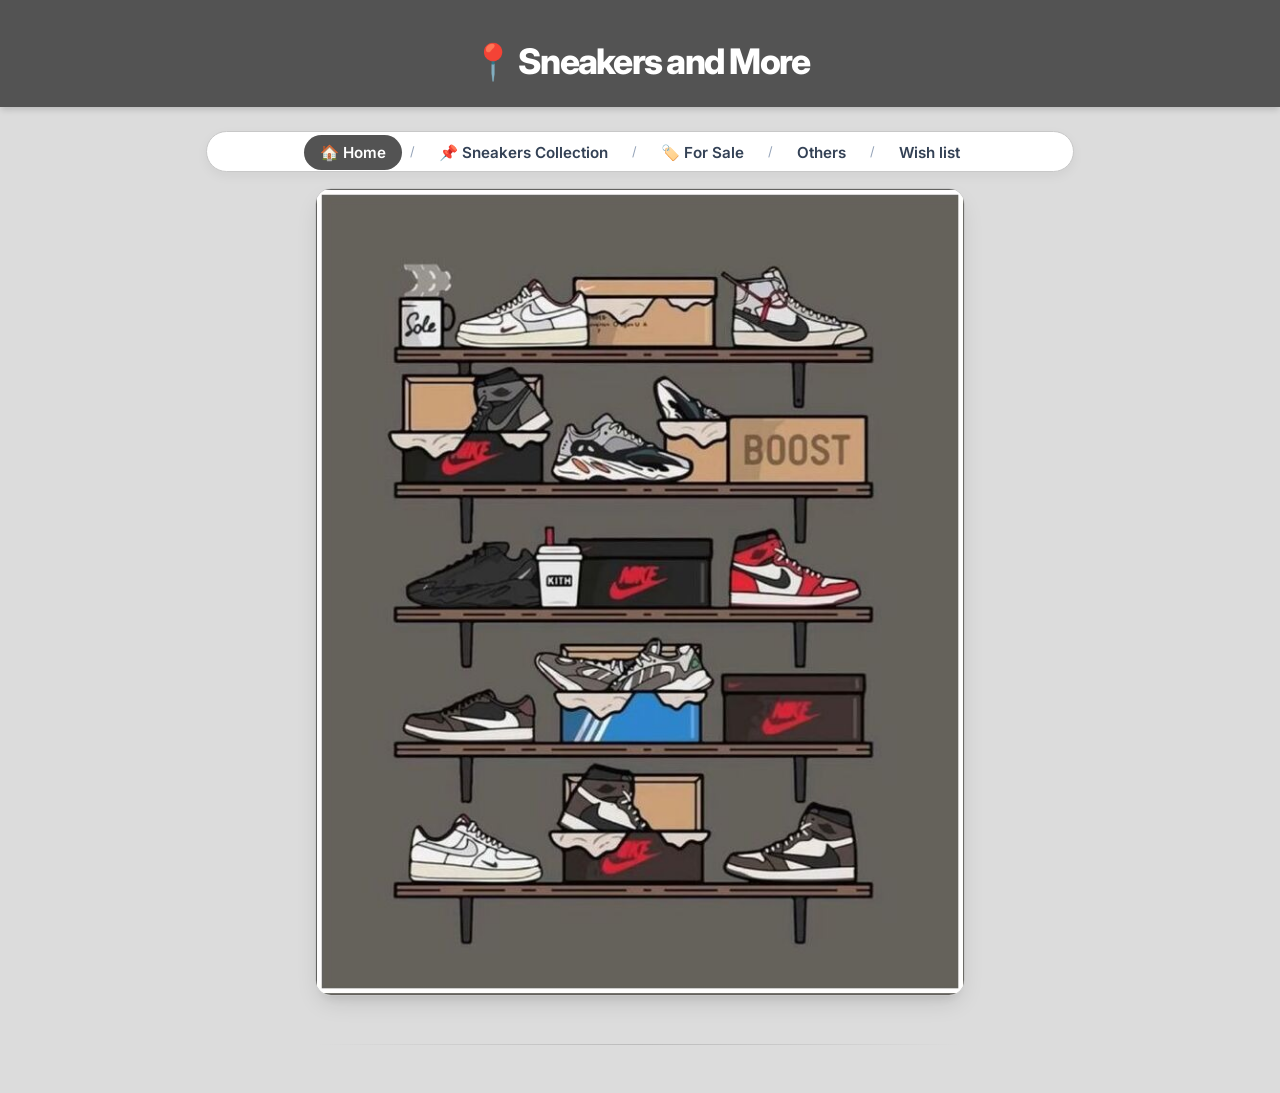
==== index.html @ d077e981 "Imagenes modificadas y index" ====
<!DOCTYPE html>
<html lang="es">
<head>
    <meta charset="UTF-8">
    <meta name="viewport" content="width=device-width, initial-scale=1.0">
    <title>Sneakers and More</title>
    <link rel="icon" href="Imagenes/favicon/favicon3.ico" type="image/png">
    
    <!-- Fuente moderna desde Google Fonts -->
    <link rel="preconnect" href="https://fonts.googleapis.com">
    <link rel="preconnect" href="https://fonts.gstatic.com" crossorigin>
    <link href="https://fonts.googleapis.com/css2?family=Inter:wght@300;400;600;800&display=swap" rel="stylesheet">

    <style>
        /* Estilos Generales / Reset */
        * {
            margin: 0;
            padding: 0;
            box-sizing: border-box;
        }

        /* Fondo general gris claro */
        body {
            font-family: 'Inter', system-ui, -apple-system, sans-serif;
            background-color: #dcdcdc; 
            color: #1e293b;
            min-height: 100vh;
            display: flex;
            flex-direction: column;
            align-items: center;
        }

        /* Encabezado y Título gris oscuro */
        header {
            width: 100%;
            background-color: #535353;
            padding: 2.5rem 1rem 1.5rem 1rem;
            text-align: center;
            box-shadow: 0 4px 6px -1px rgba(0, 0, 0, 0.15);
        }

        h1 {
            font-size: 2.2rem;
            font-weight: 800;
            letter-spacing: -0.05em;
            color: #ffffff;
        }

        /* Menú de Navegación */
        nav {
            width: 100%;
            max-width: 900px;
            margin: 1.5rem 0 1rem 0;
            padding: 0 1rem;
        }

        .menu {
            display: flex;
            justify-content: center;
            align-items: center;
            gap: 0.5rem;
            flex-wrap: wrap;
            list-style: none;
            background: #ffffff;
            padding: 0.6rem 1.2rem;
            border-radius: 9999px;
            border: 1px solid #c8c8c8;
            box-shadow: 0 4px 12px rgba(0, 0, 0, 0.05);
        }

        .menu a {
            color: #334155;
            text-decoration: none;
            font-weight: 600;
            font-size: 0.95rem;
            padding: 0.5rem 1rem;
            border-radius: 9999px;
            transition: all 0.2s ease;
        }

        .menu a:hover, .menu a.active {
            color: #ffffff;
            background-color: #535353;
        }

        .separator {
            color: #94a3b8;
            font-size: 0.8rem;
            user-select: none;
        }

        /* Contenedor Principal e Imagen */
        main {
            width: 100%;
            max-width: 800px;
            padding: 0 1rem 3rem 1rem;
            display: flex;
            flex-direction: column;
            align-items: center;
        }

        .hero-image-container {
            width: 100%;
            max-width: 650px;
            border-radius: 16px;
            overflow: hidden;
            background-color: #ffffff;
            box-shadow: 0 10px 25px -5px rgba(0, 0, 0, 0.12), 0 8px 10px -6px rgba(0, 0, 0, 0.08);
            border: 1px solid #c8c8c8;
            transition: transform 0.3s ease, box-shadow 0.3s ease;
        }

        .hero-image-container:hover {
            transform: translateY(-4px);
            box-shadow: 0 20px 30px -10px rgba(0, 0, 0, 0.18);
        }

        .hero-image-container img {
            width: 100%;
            height: auto;
            display: block;
            object-fit: cover;
        }

        .divider {
            width: 100%;
            max-width: 650px;
            height: 1px;
            background: linear-gradient(90deg, transparent, rgba(0, 0, 0, 0.15), transparent);
            margin-top: 3rem;
        }

        /* Adaptación a móviles (idéntica a las demás hojas) */
        @media (max-width: 640px) {
            h1 {
                font-size: 1.8rem;
            }

            .menu {
                border-radius: 16px;
                flex-direction: column;
                gap: 0.25rem;
                padding: 0.75rem;
            }

            .separator {
                display: none;
            }

            .menu li {
                width: 100%;
            }

            .menu a {
                width: 100%;
                display: block;
                text-align: center;
            }
        }
    </style>
</head>

<body>

    <!-- Encabezado -->
    <header>
        <h1>📍 Sneakers and More</h1>
    </header>

    <!-- Navegación corregida con etiquetas <li> idénticas a las demás hojas -->
    <nav>
        <ul class="menu">
            <li><a href="index.html" class="active">🏠 Home</a></li>
            <li class="separator">/</li>
            <li><a href="Store.html">📌 Sneakers Collection</a></li>
            <li class="separator">/</li>
            <li><a href="Sold.html">🏷️ For Sale</a></li>
            <li class="separator">/</li>
            <li><a href="Others.html">Others</a></li>
            <li class="separator">/</li>
            <li><a href="website_homepage.htm">Wish list</a></li>
        </ul>
    </nav>

    <!-- Contenido Principal -->
    <main>
        <div class="hero-image-container">
            <img src="Imagenes/Background/sns.jpg" alt="Sneakers Collection Logo">
        </div>
        <div class="divider"></div>
    </main>

</body>
</html>
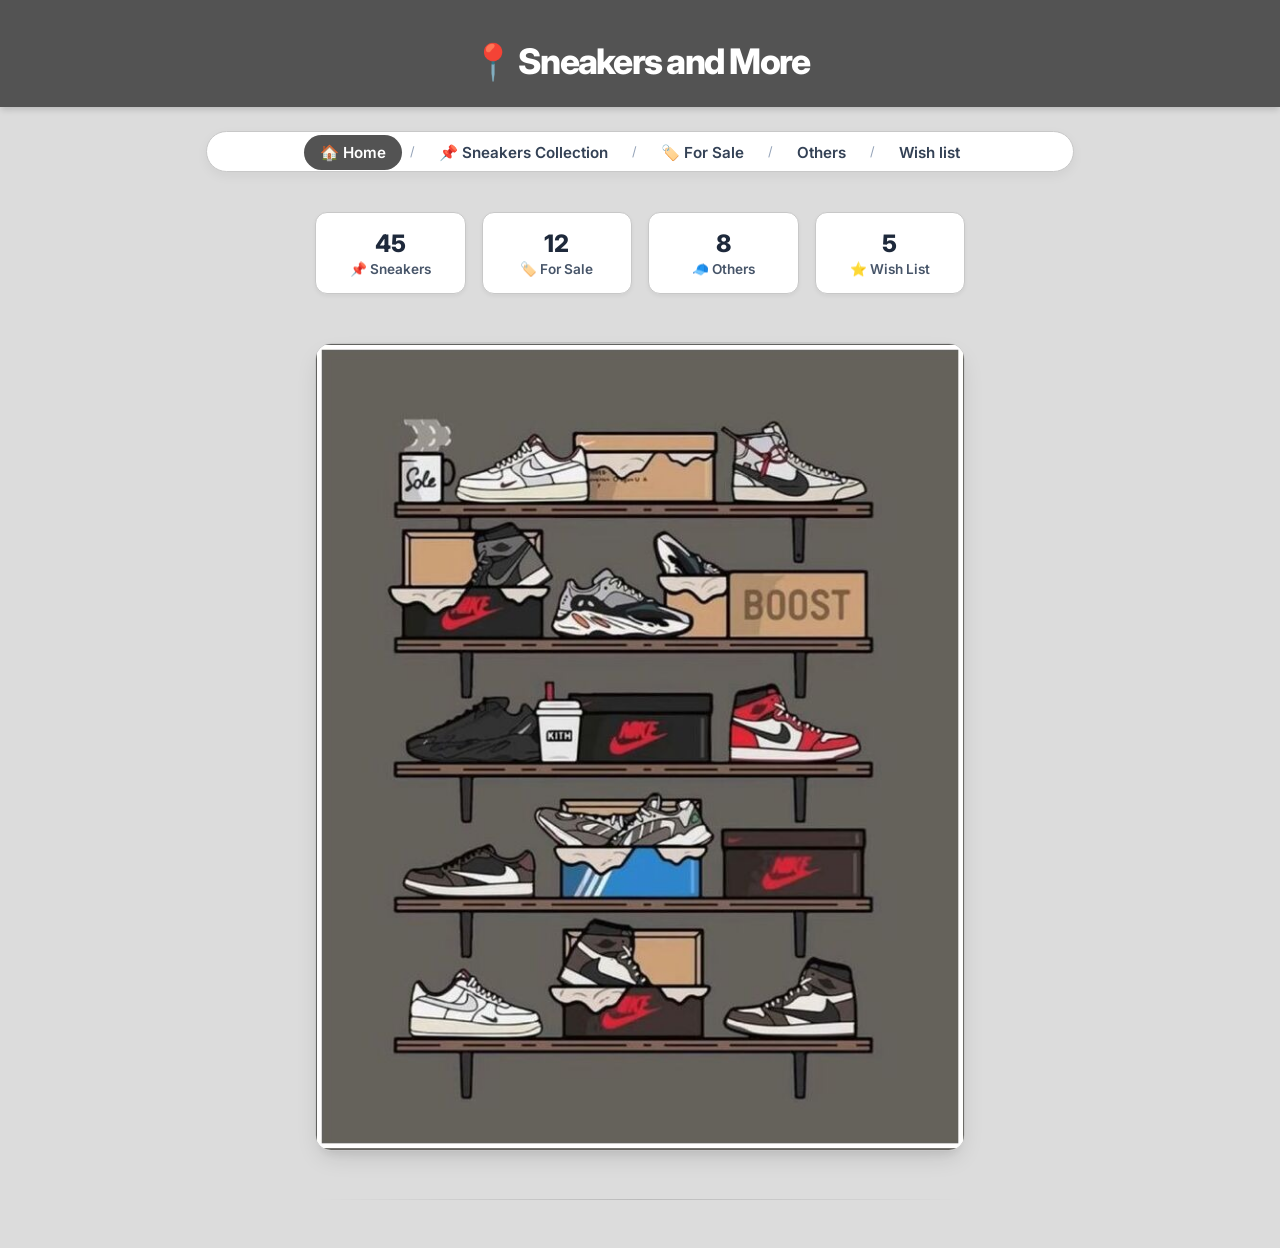
==== commit c6452108: "New sneakers and design" ====
--- a/index.html
+++ b/index.html
@@ -157,6 +157,47 @@
                 text-align: center;
             }
         }
+        /* Estilos para las tarjetas de resumen (Dashboard Stats) */
+        .stats-container {
+            width: 100%;
+            max-width: 650px;
+            display: grid;
+            grid-template-columns: repeat(auto-fit, minmax(140px, 1fr));
+            gap: 1rem;
+            margin-top: 1.5rem;
+        }
+
+        .stat-card {
+            background-color: #ffffff;
+            border: 1px solid #c8c8c8;
+            border-radius: 12px;
+            padding: 1rem;
+            text-align: center;
+            box-shadow: 0 2px 4px rgba(0, 0, 0, 0.05);
+            transition: transform 0.2s ease, box-shadow 0.2s ease;
+            text-decoration: none;
+            color: inherit;
+            display: block;
+        }
+
+        .stat-card:hover {
+            transform: translateY(-3px);
+            box-shadow: 0 6px 12px rgba(0, 0, 0, 0.1);
+            border-color: #535353;
+        }
+
+        .stat-number {
+            font-size: 1.5rem;
+            font-weight: 800;
+            color: #1e293b;
+            margin-bottom: 0.2rem;
+        }
+
+        .stat-label {
+            font-size: 0.85rem;
+            font-weight: 600;
+            color: #475569;
+        }
     </style>
 </head>
 
@@ -184,6 +225,26 @@
 
     <!-- Contenido Principal -->
     <main>
+        <!-- Tarjetas Resumen / Estadísticas -->
+        <div class="stats-container">
+            <a href="Store.html" class="stat-card">
+                <div class="stat-number">45</div>
+                <div class="stat-label">📌 Sneakers</div>
+            </a>
+            <a href="Sold.html" class="stat-card">
+                <div class="stat-number">12</div>
+                <div class="stat-label">🏷️ For Sale</div>
+            </a>
+            <a href="Others.html" class="stat-card">
+                <div class="stat-number">8</div>
+                <div class="stat-label">🧢 Others</div>
+            </a>
+            <a href="website_homepage.htm" class="stat-card">
+                <div class="stat-number">5</div>
+                <div class="stat-label">⭐ Wish List</div>
+            </a>
+        </div>
+        <div class="divider"></div>        
         <div class="hero-image-container">
             <img src="Imagenes/Background/sns.jpg" alt="Sneakers Collection Logo">
         </div>
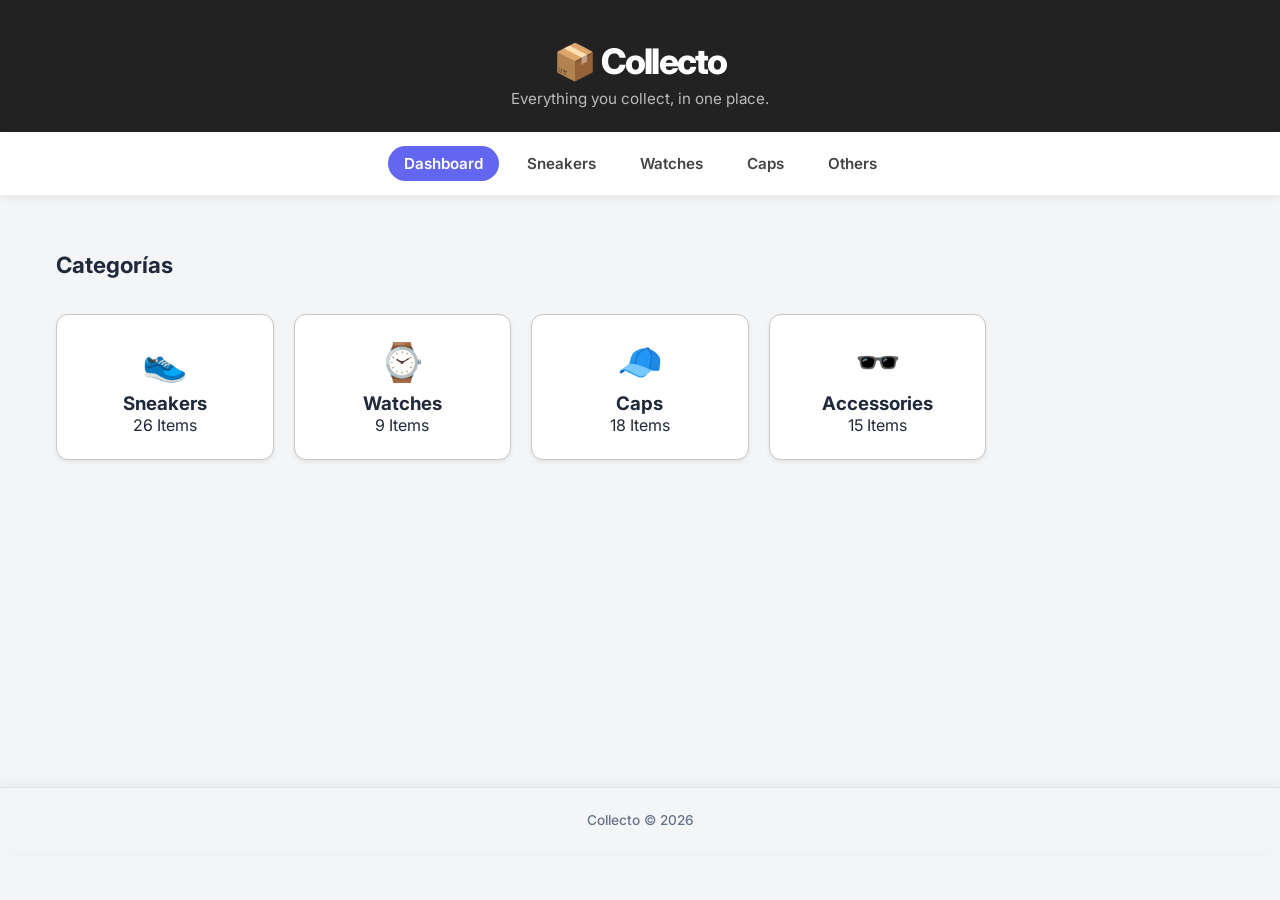
==== commit 997d9b9b: "diseno y pagina relojes" ====
--- a/index.html
+++ b/index.html
@@ -3,253 +3,68 @@
 <head>
     <meta charset="UTF-8">
     <meta name="viewport" content="width=device-width, initial-scale=1.0">
-    <title>Sneakers and More</title>
-    <link rel="icon" href="Imagenes/favicon/favicon3.ico" type="image/png">
+    <title>Collecto - Dashboard</title>
+
+    <!-- Fuentes de Google Fonts -->
+    <link href="https://fonts.googleapis.com/css2?family=Inter:wght@300;400;600;800&display=swap" rel="stylesheet">
     
-    <!-- Fuente moderna desde Google Fonts -->
-    <link rel="preconnect" href="https://fonts.googleapis.com">
-    <link rel="preconnect" href="https://fonts.gstatic.com" crossorigin>
-    <link href="https://fonts.googleapis.com/css2?family=Inter:wght@300;400;600;800&display=swap" rel="stylesheet">
-
-    <style>
-        /* Estilos Generales / Reset */
-        * {
-            margin: 0;
-            padding: 0;
-            box-sizing: border-box;
-        }
-
-        /* Fondo general gris claro */
-        body {
-            font-family: 'Inter', system-ui, -apple-system, sans-serif;
-            background-color: #dcdcdc; 
-            color: #1e293b;
-            min-height: 100vh;
-            display: flex;
-            flex-direction: column;
-            align-items: center;
-        }
-
-        /* Encabezado y Título gris oscuro */
-        header {
-            width: 100%;
-            background-color: #535353;
-            padding: 2.5rem 1rem 1.5rem 1rem;
-            text-align: center;
-            box-shadow: 0 4px 6px -1px rgba(0, 0, 0, 0.15);
-        }
-
-        h1 {
-            font-size: 2.2rem;
-            font-weight: 800;
-            letter-spacing: -0.05em;
-            color: #ffffff;
-        }
-
-        /* Menú de Navegación */
-        nav {
-            width: 100%;
-            max-width: 900px;
-            margin: 1.5rem 0 1rem 0;
-            padding: 0 1rem;
-        }
-
-        .menu {
-            display: flex;
-            justify-content: center;
-            align-items: center;
-            gap: 0.5rem;
-            flex-wrap: wrap;
-            list-style: none;
-            background: #ffffff;
-            padding: 0.6rem 1.2rem;
-            border-radius: 9999px;
-            border: 1px solid #c8c8c8;
-            box-shadow: 0 4px 12px rgba(0, 0, 0, 0.05);
-        }
-
-        .menu a {
-            color: #334155;
-            text-decoration: none;
-            font-weight: 600;
-            font-size: 0.95rem;
-            padding: 0.5rem 1rem;
-            border-radius: 9999px;
-            transition: all 0.2s ease;
-        }
-
-        .menu a:hover, .menu a.active {
-            color: #ffffff;
-            background-color: #535353;
-        }
-
-        .separator {
-            color: #94a3b8;
-            font-size: 0.8rem;
-            user-select: none;
-        }
-
-        /* Contenedor Principal e Imagen */
-        main {
-            width: 100%;
-            max-width: 800px;
-            padding: 0 1rem 3rem 1rem;
-            display: flex;
-            flex-direction: column;
-            align-items: center;
-        }
-
-        .hero-image-container {
-            width: 100%;
-            max-width: 650px;
-            border-radius: 16px;
-            overflow: hidden;
-            background-color: #ffffff;
-            box-shadow: 0 10px 25px -5px rgba(0, 0, 0, 0.12), 0 8px 10px -6px rgba(0, 0, 0, 0.08);
-            border: 1px solid #c8c8c8;
-            transition: transform 0.3s ease, box-shadow 0.3s ease;
-        }
-
-        .hero-image-container:hover {
-            transform: translateY(-4px);
-            box-shadow: 0 20px 30px -10px rgba(0, 0, 0, 0.18);
-        }
-
-        .hero-image-container img {
-            width: 100%;
-            height: auto;
-            display: block;
-            object-fit: cover;
-        }
-
-        .divider {
-            width: 100%;
-            max-width: 650px;
-            height: 1px;
-            background: linear-gradient(90deg, transparent, rgba(0, 0, 0, 0.15), transparent);
-            margin-top: 3rem;
-        }
-
-        /* Adaptación a móviles (idéntica a las demás hojas) */
-        @media (max-width: 640px) {
-            h1 {
-                font-size: 1.8rem;
-            }
-
-            .menu {
-                border-radius: 16px;
-                flex-direction: column;
-                gap: 0.25rem;
-                padding: 0.75rem;
-            }
-
-            .separator {
-                display: none;
-            }
-
-            .menu li {
-                width: 100%;
-            }
-
-            .menu a {
-                width: 100%;
-                display: block;
-                text-align: center;
-            }
-        }
-        /* Estilos para las tarjetas de resumen (Dashboard Stats) */
-        .stats-container {
-            width: 100%;
-            max-width: 650px;
-            display: grid;
-            grid-template-columns: repeat(auto-fit, minmax(140px, 1fr));
-            gap: 1rem;
-            margin-top: 1.5rem;
-        }
-
-        .stat-card {
-            background-color: #ffffff;
-            border: 1px solid #c8c8c8;
-            border-radius: 12px;
-            padding: 1rem;
-            text-align: center;
-            box-shadow: 0 2px 4px rgba(0, 0, 0, 0.05);
-            transition: transform 0.2s ease, box-shadow 0.2s ease;
-            text-decoration: none;
-            color: inherit;
-            display: block;
-        }
-
-        .stat-card:hover {
-            transform: translateY(-3px);
-            box-shadow: 0 6px 12px rgba(0, 0, 0, 0.1);
-            border-color: #535353;
-        }
-
-        .stat-number {
-            font-size: 1.5rem;
-            font-weight: 800;
-            color: #1e293b;
-            margin-bottom: 0.2rem;
-        }
-
-        .stat-label {
-            font-size: 0.85rem;
-            font-weight: 600;
-            color: #475569;
-        }
-    </style>
+    <!-- Hoja de estilos centralizada -->
+    <link rel="stylesheet" href="static\style.css">
 </head>
-
 <body>
 
-    <!-- Encabezado -->
+    <!-- Encabezado Base -->
     <header>
-        <h1>📍 Sneakers and More</h1>
+        <h1>📦 Collecto</h1>
+        <p>Everything you collect, in one place.</p>
     </header>
 
-    <!-- Navegación corregida con etiquetas <li> idénticas a las demás hojas -->
+    <!-- Menú de Navegación Base -->
     <nav>
-        <ul class="menu">
-            <li><a href="index.html" class="active">🏠 Home</a></li>
-            <li class="separator">/</li>
-            <li><a href="Store.html">📌 Sneakers Collection</a></li>
-            <li class="separator">/</li>
-            <li><a href="Sold.html">🏷️ For Sale</a></li>
-            <li class="separator">/</li>
-            <li><a href="Others.html">Others</a></li>
-            <li class="separator">/</li>
-            <li><a href="website_homepage.htm">Wish list</a></li>
-        </ul>
+        <a href="index.html" class="active">Dashboard</a>
+        <a href="templates/sneakers.html">Sneakers</a>
+        <a href="templates/watches.html">Watches</a>
+        <a href="Others.html">Caps</a>
+        <a href="#">Others</a>
     </nav>
 
-    <!-- Contenido Principal -->
-    <main>
-        <!-- Tarjetas Resumen / Estadísticas -->
-        <div class="stats-container">
-            <a href="Store.html" class="stat-card">
-                <div class="stat-number">45</div>
-                <div class="stat-label">📌 Sneakers</div>
-            </a>
-            <a href="Sold.html" class="stat-card">
-                <div class="stat-number">12</div>
-                <div class="stat-label">🏷️ For Sale</div>
-            </a>
-            <a href="Others.html" class="stat-card">
-                <div class="stat-number">8</div>
-                <div class="stat-label">🧢 Others</div>
-            </a>
-            <a href="website_homepage.htm" class="stat-card">
-                <div class="stat-number">5</div>
-                <div class="stat-label">⭐ Wish List</div>
-            </a>
+    <!-- Contenido Principal de esta página -->
+    <div class="container">
+        <div class="stats"></div>
+
+        <div class="section">
+            <h2>Categorías</h2><br>
+
+            <div class="grid">
+                <div class="tile">
+                    <div class="icon">👟</div>
+                    <h3>Sneakers</h3>
+                    <p>26 Items</p>
+                </div>
+
+                <div class="tile">
+                    <div class="icon">⌚</div>
+                    <h3>Watches</h3>
+                    <p>9 Items</p>
+                </div>
+
+                <div class="tile">
+                    <div class="icon">🧢</div>
+                    <h3>Caps</h3>
+                    <p>18 Items</p>
+                </div>
+
+                <div class="tile">
+                    <div class="icon">🕶️</div>
+                    <h3>Accessories</h3>
+                    <p>15 Items</p>
+                </div>
+            </div>
         </div>
-        <div class="divider"></div>        
-        <div class="hero-image-container">
-            <img src="Imagenes/Background/sns.jpg" alt="Sneakers Collection Logo">
-        </div>
-        <div class="divider"></div>
-    </main>
+    </div>
+
+    <!-- Pie de página Base -->
+    <footer>Collecto © 2026</footer>
 
 </body>
 </html>
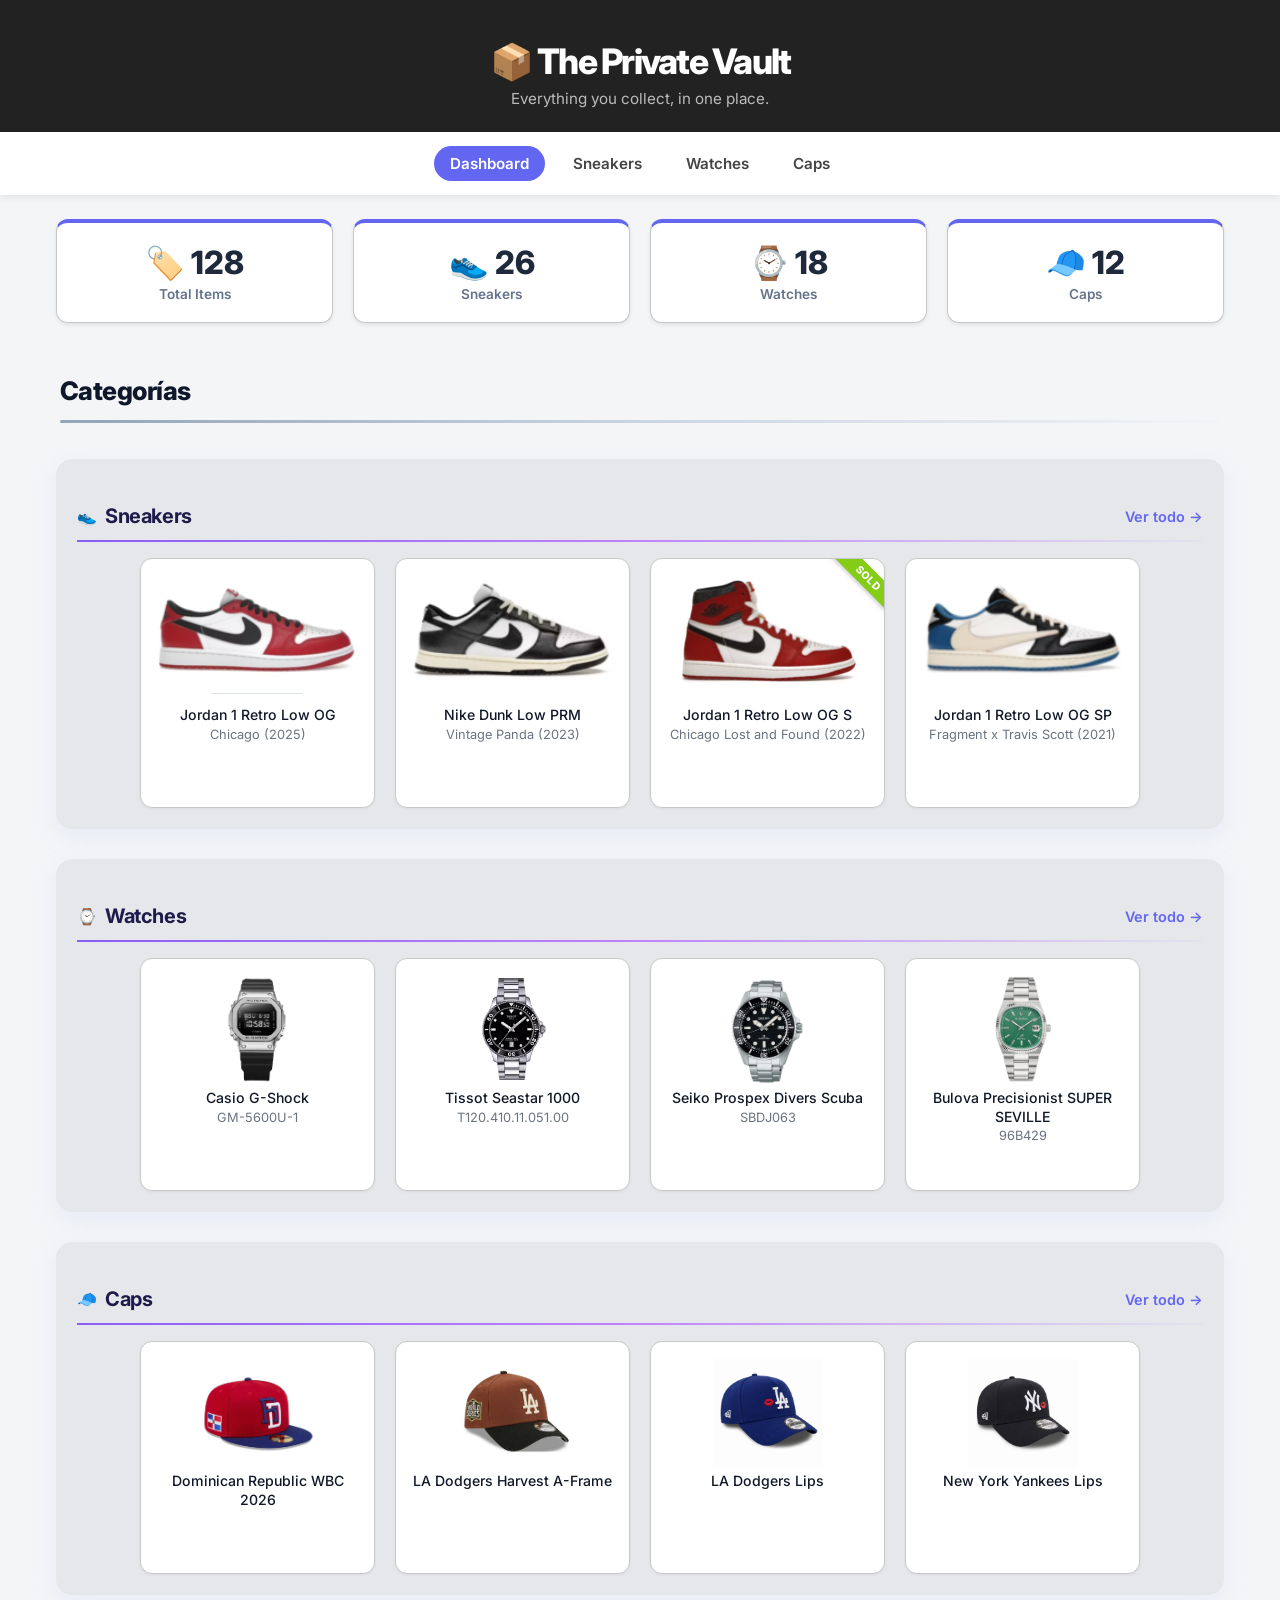
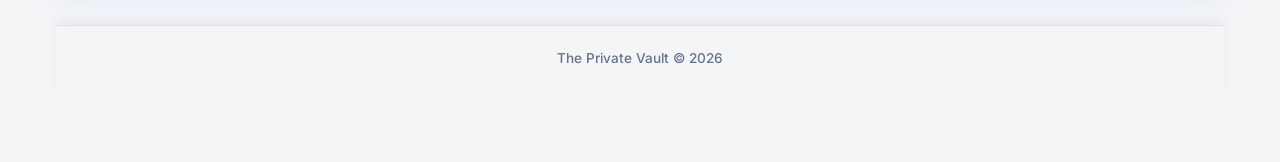
==== commit 92aba75a: "Nuevo index" ====
--- a/index.html
+++ b/index.html
@@ -3,7 +3,7 @@
 <head>
     <meta charset="UTF-8">
     <meta name="viewport" content="width=device-width, initial-scale=1.0">
-    <title>Collecto - Dashboard</title>
+    <title>The Private Vault</title>
 
     <!-- Fuentes de Google Fonts -->
     <link href="https://fonts.googleapis.com/css2?family=Inter:wght@300;400;600;800&display=swap" rel="stylesheet">
@@ -15,7 +15,7 @@
 
     <!-- Encabezado Base -->
     <header>
-        <h1>📦 Collecto</h1>
+        <h1>📦 The Private Vault</h1>
         <p>Everything you collect, in one place.</p>
     </header>
 
@@ -24,47 +24,169 @@
         <a href="index.html" class="active">Dashboard</a>
         <a href="templates/sneakers.html">Sneakers</a>
         <a href="templates/watches.html">Watches</a>
-        <a href="Others.html">Caps</a>
-        <a href="#">Others</a>
+        <a href="templates/caps.html">Caps</a>
     </nav>
 
-    <!-- Contenido Principal de esta página -->
     <div class="container">
-        <div class="stats"></div>
+        <div class="stats">
+        <div class="card"><div class="num">🏷️ 128</div><div class="lbl">Total Items</div></div>
+        <div class="card"><div class="num">👟 26</div><div class="lbl">Sneakers</div></div>
+        <div class="card"><div class="num">⌚ 18</div><div class="lbl">Watches</div></div>
+        <div class="card"><div class="num">🧢 12</div><div class="lbl">Caps</div></div>
+    </div>
 
-        <div class="section">
-            <h2>Categorías</h2><br>
+<!-- BLOQUE PRINCIPAL: Categorías -->
+<div class="main-categories-header">
+    <h2 class="main-title">Categorías</h2>
+    <div class="header-divider"></div>
+</div>
 
-            <div class="grid">
-                <div class="tile">
-                    <div class="icon">👟</div>
-                    <h3>Sneakers</h3>
-                    <p>26 Items</p>
-                </div>
+<!-- SECCIÓN: Sneakers -->
+<section class="category-section">
+    <div class="category-header">
+        <div class="header-left">
+            <span class="category-icon">👟</span>
+            <h2 class="category-title">Sneakers</h2>
+        </div>
+        <a href="templates/sneakers.html" class="see-all-btn">Ver todo &rarr;</a>
+    </div>
 
-                <div class="tile">
-                    <div class="icon">⌚</div>
-                    <h3>Watches</h3>
-                    <p>9 Items</p>
-                </div>
+    <div class="sneakers-grid">
+        <!-- Card 1 -->
+        <div class="sneaker-card">
+            <img src="imagenes/sns/HQ6998-600.png" alt="Jordan 1 Retro High OG Palomino" loading="lazy">
+            <hr class="card-divider">
+            <div class="sneaker-info">
+                <strong class="model-name">Jordan 1 Retro Low OG</strong>
+                <span class="model-sub">Chicago (2025)</span>
+            </div>
+        </div>
 
-                <div class="tile">
-                    <div class="icon">🧢</div>
-                    <h3>Caps</h3>
-                    <p>18 Items</p>
-                </div>
+        <!-- Card 2 -->
+        <div class="sneaker-card">
+            <img src="imagenes/sns/FQ8899-100.png" alt="Jordan 1 Retro Low OG Mocha" loading="lazy">
+            <div class="sneaker-info">
+                <strong class="model-name">Nike Dunk Low PRM</strong>
+                <span class="model-sub">Vintage Panda (2023)</span>
+            </div>
+        </div>
 
-                <div class="tile">
-                    <div class="icon">🕶️</div>
-                    <h3>Accessories</h3>
-                    <p>15 Items</p>
-                </div>
+        <!-- Card 3 -->
+        <div class="sneaker-card">
+            <span class="badge badge-sold">SOLD</span>
+            <img src="imagenes/sns/DZ5485-612.png" alt="Jordan 1 Retro High OG Shadow" loading="lazy">
+            <div class="sneaker-info">
+                <strong class="model-name">Jordan 1 Retro Low OG S</strong>
+                <span class="model-sub">Chicago Lost and Found (2022)</span>
+            </div>
+        </div>
+
+        <!-- Card 4 -->
+        <div class="sneaker-card">
+            <img src="imagenes/sns/DM7866-140.png" alt="Jordan 1 Retro Low OG Game Royal" loading="lazy">
+            <div class="sneaker-info">
+                <strong class="model-name">Jordan 1 Retro Low OG SP</strong>
+                <span class="model-sub">Fragment x Travis Scott (2021)</span>
             </div>
         </div>
     </div>
+</section>
+
+<!-- SECCIÓN: Watches -->
+<section class="category-section">
+    <div class="category-header">
+        <div class="header-left">
+            <span class="category-icon">⌚</span>
+            <h2 class="category-title">Watches</h2>
+        </div>
+        <a href="templates/watches.html" class="see-all-btn">Ver todo &rarr;</a>
+    </div>
+
+    <div class="sneakers-grid">
+        <!-- Card 1 -->
+        <div class="sneaker-card">
+            <img src="imagenes/watches/GM-5600U-1.png" alt="Casio G-Shock" loading="lazy">
+            <div class="sneaker-info">
+                <strong class="model-name">Casio G-Shock</strong>
+                <span class="model-sub">GM-5600U-1</span>
+            </div>
+        </div>
+
+        <!-- Card 2 -->
+        <div class="sneaker-card">
+            <img src="imagenes/watches/tissot-seastar-1000.png" alt="Tissot Seastar 1000" loading="lazy">
+            <div class="sneaker-info">
+                <strong class="model-name">Tissot Seastar 1000</strong>
+                <span class="model-sub">T120.410.11.051.00</span>
+            </div>
+        </div>
+
+        <!-- Card 3 -->
+        <div class="sneaker-card">
+            <img src="imagenes/watches/SBDJ063.png" alt="Seiko Prospex Divers Scuba" loading="lazy">
+            <div class="sneaker-info">
+                <strong class="model-name">Seiko Prospex Divers Scuba</strong>
+                <span class="model-sub">SBDJ063</span>
+            </div>
+        </div>
+
+        <!-- Card 4 -->
+        <div class="sneaker-card">
+            <img src="imagenes/watches/96B439.png" alt="Bulova Classic Surveyor" loading="lazy">
+            <div class="sneaker-info">
+                <strong class="model-name">Bulova Precisionist SUPER SEVILLE</strong>
+                <span class="model-sub">96B429</span>
+            </div>
+        </div>
+    </div>
+</section>
+
+<!-- SECCIÓN: Caps -->
+<section class="category-section">
+    <div class="category-header">
+        <div class="header-left">
+            <span class="category-icon">🧢</span>
+            <h2 class="category-title">Caps</h2>
+        </div>
+        <a href="templates/caps.html" class="see-all-btn">Ver todo &rarr;</a>
+    </div>
+
+    <div class="sneakers-grid">
+        <!-- Card 1 -->
+        <div class="sneaker-card">
+            <img src="imagenes/Caps/60794190.png" alt="LA Dodgers World Series Patch 9FORTY" loading="lazy">
+            <div class="sneaker-info">
+                <strong class="model-name">Dominican Republic WBC 2026</strong>
+            </div>
+        </div>
+        <!-- Card 2 -->
+        <div class="sneaker-card">
+            <img src="imagenes/Caps/60426642.png" alt="New York Yankees Lips 9FORTY A-Frame" loading="lazy">
+            <div class="sneaker-info">
+                <strong class="model-name">LA Dodgers Harvest A-Frame</strong>
+            </div>
+        </div>
+
+        <!-- Card 3 -->
+        <div class="sneaker-card">
+            <img src="imagenes/Caps/70803512.png" alt="Boston Red Sox World Series Patch 9FORTY E-Frame" loading="lazy">
+            <div class="sneaker-info">
+                <strong class="model-name">LA Dodgers Lips</strong>
+            </div>
+        </div>
+
+        <!-- Card 4 -->
+        <div class="sneaker-card">
+            <img src="imagenes/Caps/70803508.png" alt="LA Dodgers Lips 9FORTY A-Frame" loading="lazy">
+            <div class="sneaker-info">
+                <strong class="model-name">New York Yankees Lips</strong>
+            </div>
+        </div>
+    </div>
+</section>
 
     <!-- Pie de página Base -->
-    <footer>Collecto © 2026</footer>
+    <footer>The Private Vault © 2026</footer>
 
 </body>
 </html>
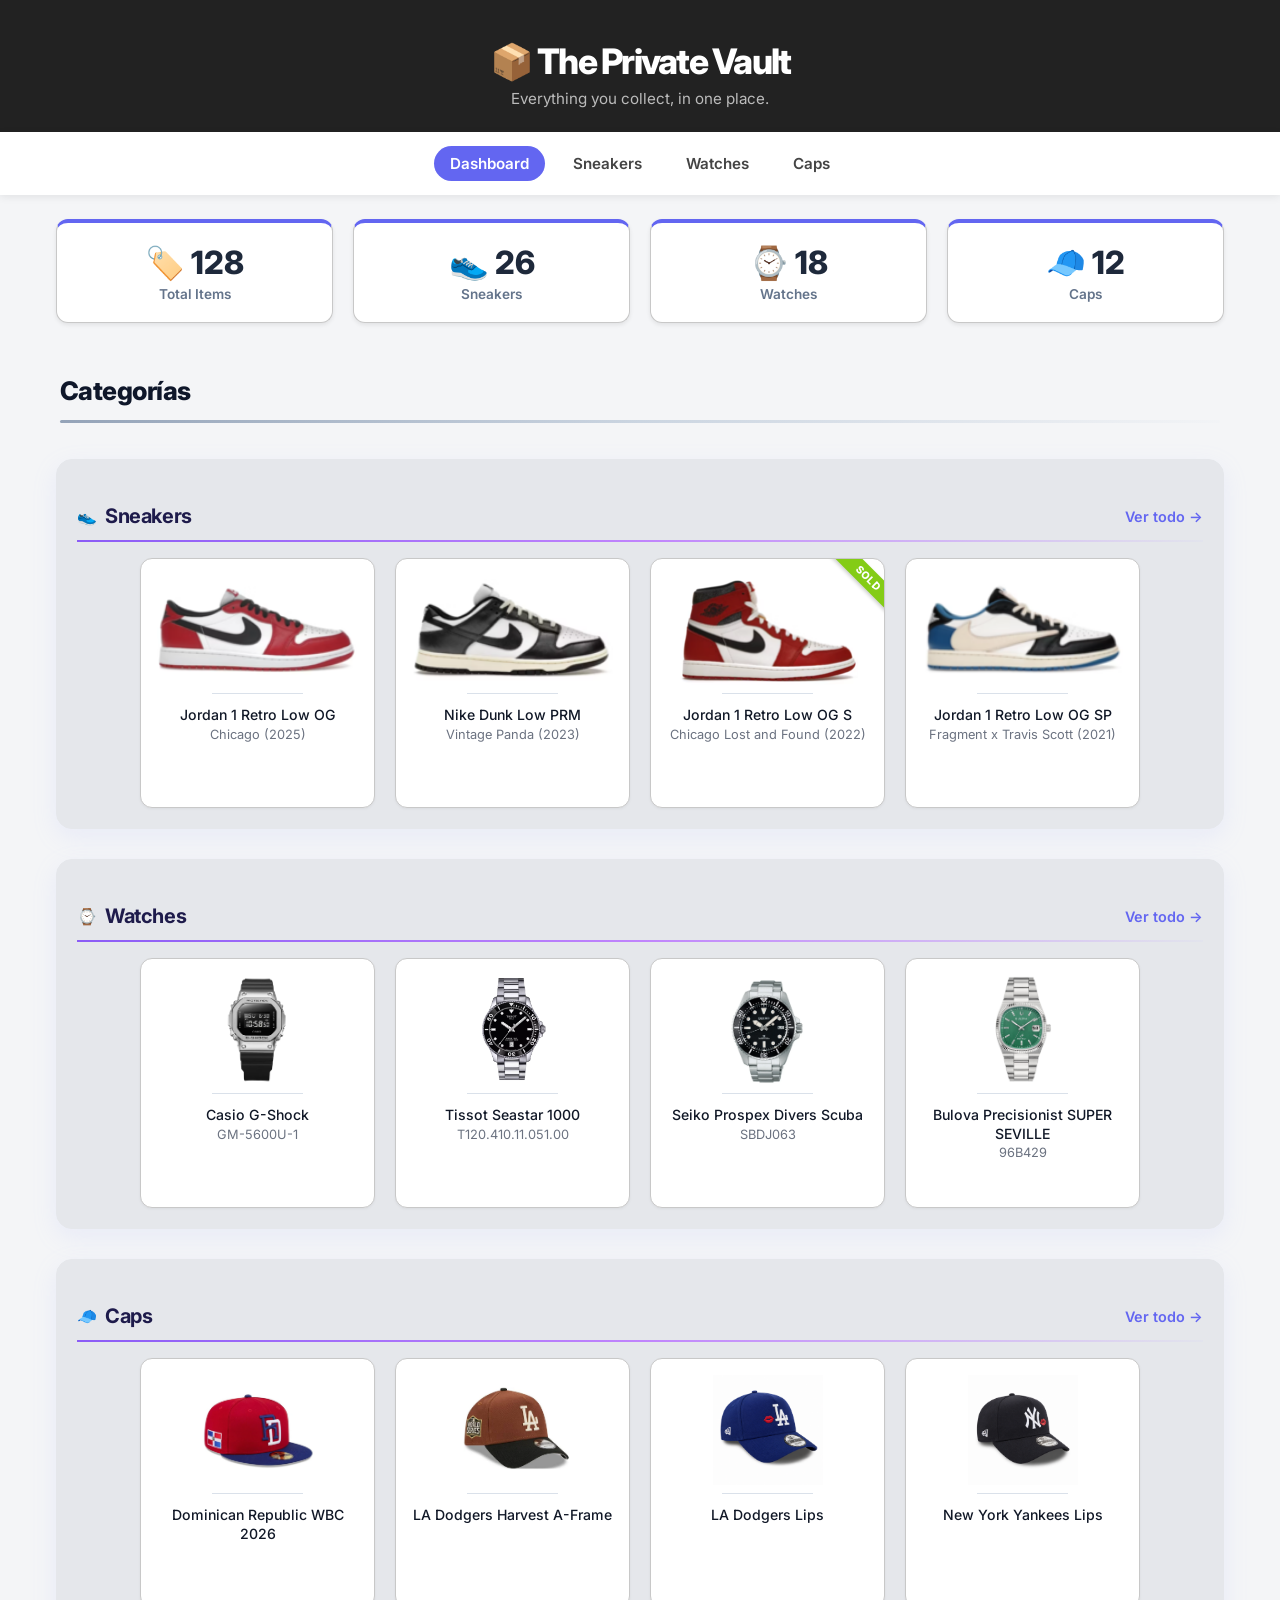
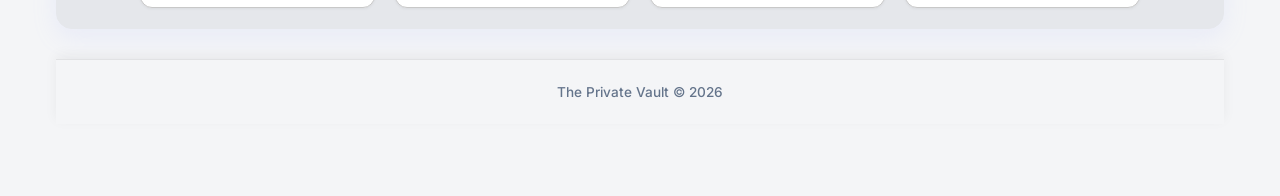
==== commit e196291e: "favicon" ====
--- a/index.html
+++ b/index.html
@@ -10,6 +10,13 @@
     
     <!-- Hoja de estilos centralizada -->
     <link rel="stylesheet" href="static\style.css">
+
+    <!-- Favicon estándar -->
+    <link rel="icon" type="image/png" sizes="32x32" href="imagenes/favicon/favicon-32x32.png">
+    <link rel="icon" type="image/png" sizes="16x16" href="imagenes/favicon/favicon-16x16.png">
+
+    <!-- Icono para iPhone/iPad (Apple Touch Icon) -->
+    <link rel="apple-touch-icon" sizes="180x180" href="imagenes/favicon/apple-touch-icon.png">
 </head>
 <body>
 
@@ -65,6 +72,7 @@
         <!-- Card 2 -->
         <div class="sneaker-card">
             <img src="imagenes/sns/FQ8899-100.png" alt="Jordan 1 Retro Low OG Mocha" loading="lazy">
+            <hr class="card-divider">
             <div class="sneaker-info">
                 <strong class="model-name">Nike Dunk Low PRM</strong>
                 <span class="model-sub">Vintage Panda (2023)</span>
@@ -75,6 +83,7 @@
         <div class="sneaker-card">
             <span class="badge badge-sold">SOLD</span>
             <img src="imagenes/sns/DZ5485-612.png" alt="Jordan 1 Retro High OG Shadow" loading="lazy">
+            <hr class="card-divider">
             <div class="sneaker-info">
                 <strong class="model-name">Jordan 1 Retro Low OG S</strong>
                 <span class="model-sub">Chicago Lost and Found (2022)</span>
@@ -84,6 +93,7 @@
         <!-- Card 4 -->
         <div class="sneaker-card">
             <img src="imagenes/sns/DM7866-140.png" alt="Jordan 1 Retro Low OG Game Royal" loading="lazy">
+            <hr class="card-divider">
             <div class="sneaker-info">
                 <strong class="model-name">Jordan 1 Retro Low OG SP</strong>
                 <span class="model-sub">Fragment x Travis Scott (2021)</span>
@@ -106,6 +116,7 @@
         <!-- Card 1 -->
         <div class="sneaker-card">
             <img src="imagenes/watches/GM-5600U-1.png" alt="Casio G-Shock" loading="lazy">
+            <hr class="card-divider">
             <div class="sneaker-info">
                 <strong class="model-name">Casio G-Shock</strong>
                 <span class="model-sub">GM-5600U-1</span>
@@ -115,6 +126,7 @@
         <!-- Card 2 -->
         <div class="sneaker-card">
             <img src="imagenes/watches/tissot-seastar-1000.png" alt="Tissot Seastar 1000" loading="lazy">
+            <hr class="card-divider">
             <div class="sneaker-info">
                 <strong class="model-name">Tissot Seastar 1000</strong>
                 <span class="model-sub">T120.410.11.051.00</span>
@@ -124,6 +136,7 @@
         <!-- Card 3 -->
         <div class="sneaker-card">
             <img src="imagenes/watches/SBDJ063.png" alt="Seiko Prospex Divers Scuba" loading="lazy">
+            <hr class="card-divider">
             <div class="sneaker-info">
                 <strong class="model-name">Seiko Prospex Divers Scuba</strong>
                 <span class="model-sub">SBDJ063</span>
@@ -133,6 +146,7 @@
         <!-- Card 4 -->
         <div class="sneaker-card">
             <img src="imagenes/watches/96B439.png" alt="Bulova Classic Surveyor" loading="lazy">
+            <hr class="card-divider">
             <div class="sneaker-info">
                 <strong class="model-name">Bulova Precisionist SUPER SEVILLE</strong>
                 <span class="model-sub">96B429</span>
@@ -155,6 +169,7 @@
         <!-- Card 1 -->
         <div class="sneaker-card">
             <img src="imagenes/Caps/60794190.png" alt="LA Dodgers World Series Patch 9FORTY" loading="lazy">
+            <hr class="card-divider">
             <div class="sneaker-info">
                 <strong class="model-name">Dominican Republic WBC 2026</strong>
             </div>
@@ -162,6 +177,7 @@
         <!-- Card 2 -->
         <div class="sneaker-card">
             <img src="imagenes/Caps/60426642.png" alt="New York Yankees Lips 9FORTY A-Frame" loading="lazy">
+            <hr class="card-divider">
             <div class="sneaker-info">
                 <strong class="model-name">LA Dodgers Harvest A-Frame</strong>
             </div>
@@ -170,6 +186,7 @@
         <!-- Card 3 -->
         <div class="sneaker-card">
             <img src="imagenes/Caps/70803512.png" alt="Boston Red Sox World Series Patch 9FORTY E-Frame" loading="lazy">
+            <hr class="card-divider">
             <div class="sneaker-info">
                 <strong class="model-name">LA Dodgers Lips</strong>
             </div>
@@ -178,6 +195,7 @@
         <!-- Card 4 -->
         <div class="sneaker-card">
             <img src="imagenes/Caps/70803508.png" alt="LA Dodgers Lips 9FORTY A-Frame" loading="lazy">
+            <hr class="card-divider">
             <div class="sneaker-info">
                 <strong class="model-name">New York Yankees Lips</strong>
             </div>
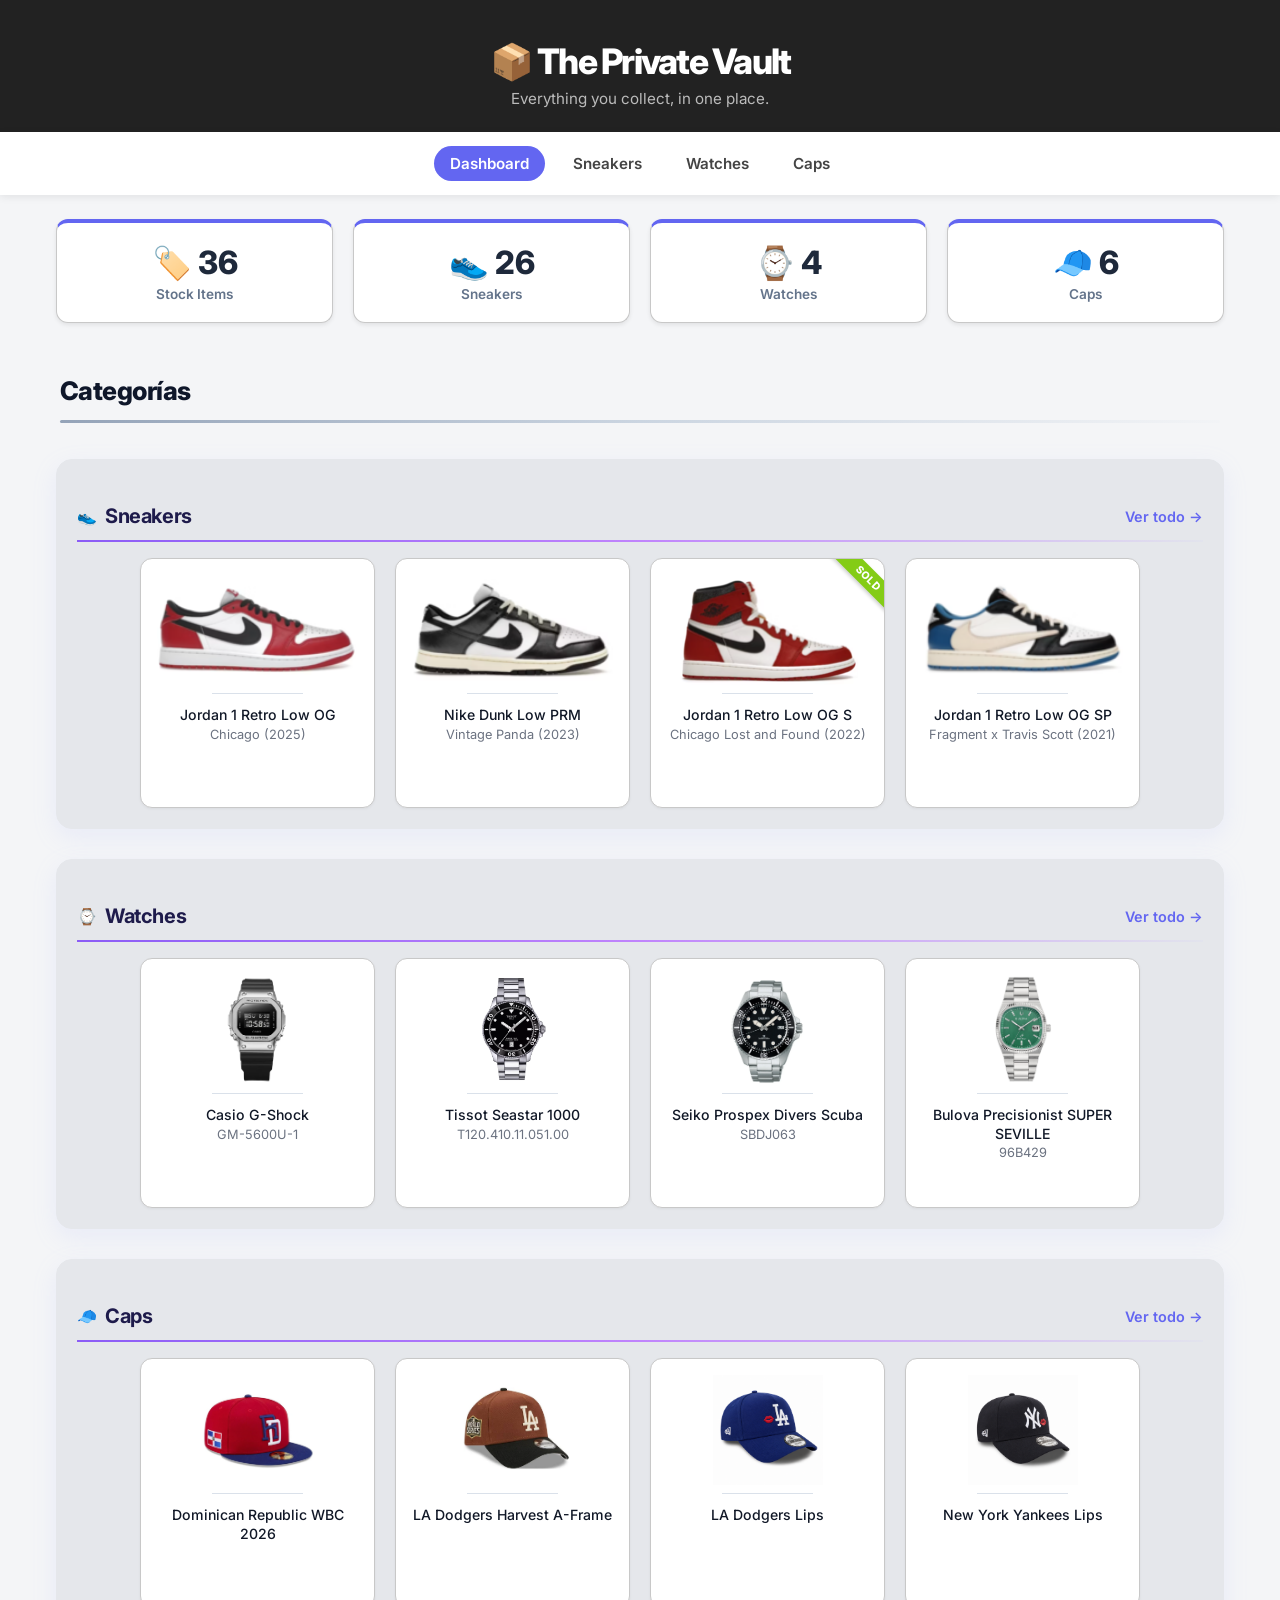
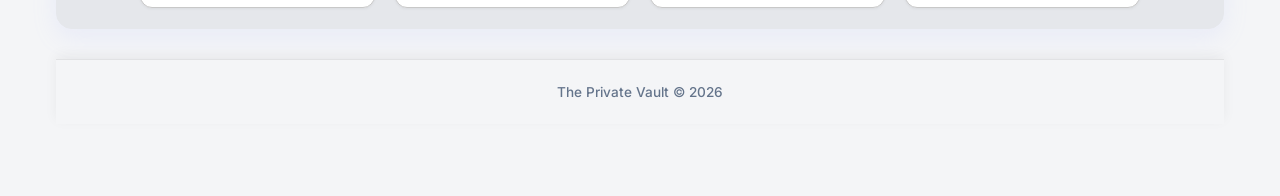
==== commit c1d92943: "index stats" ====
--- a/index.html
+++ b/index.html
@@ -36,10 +36,10 @@
 
     <div class="container">
         <div class="stats">
-        <div class="card"><div class="num">🏷️ 128</div><div class="lbl">Total Items</div></div>
+        <div class="card"><div class="num">🏷️ 36</div><div class="lbl">Stock Items</div></div>
         <div class="card"><div class="num">👟 26</div><div class="lbl">Sneakers</div></div>
-        <div class="card"><div class="num">⌚ 18</div><div class="lbl">Watches</div></div>
-        <div class="card"><div class="num">🧢 12</div><div class="lbl">Caps</div></div>
+        <div class="card"><div class="num">⌚ 4</div><div class="lbl">Watches</div></div>
+        <div class="card"><div class="num">🧢 6</div><div class="lbl">Caps</div></div>
     </div>
 
 <!-- BLOQUE PRINCIPAL: Categorías -->
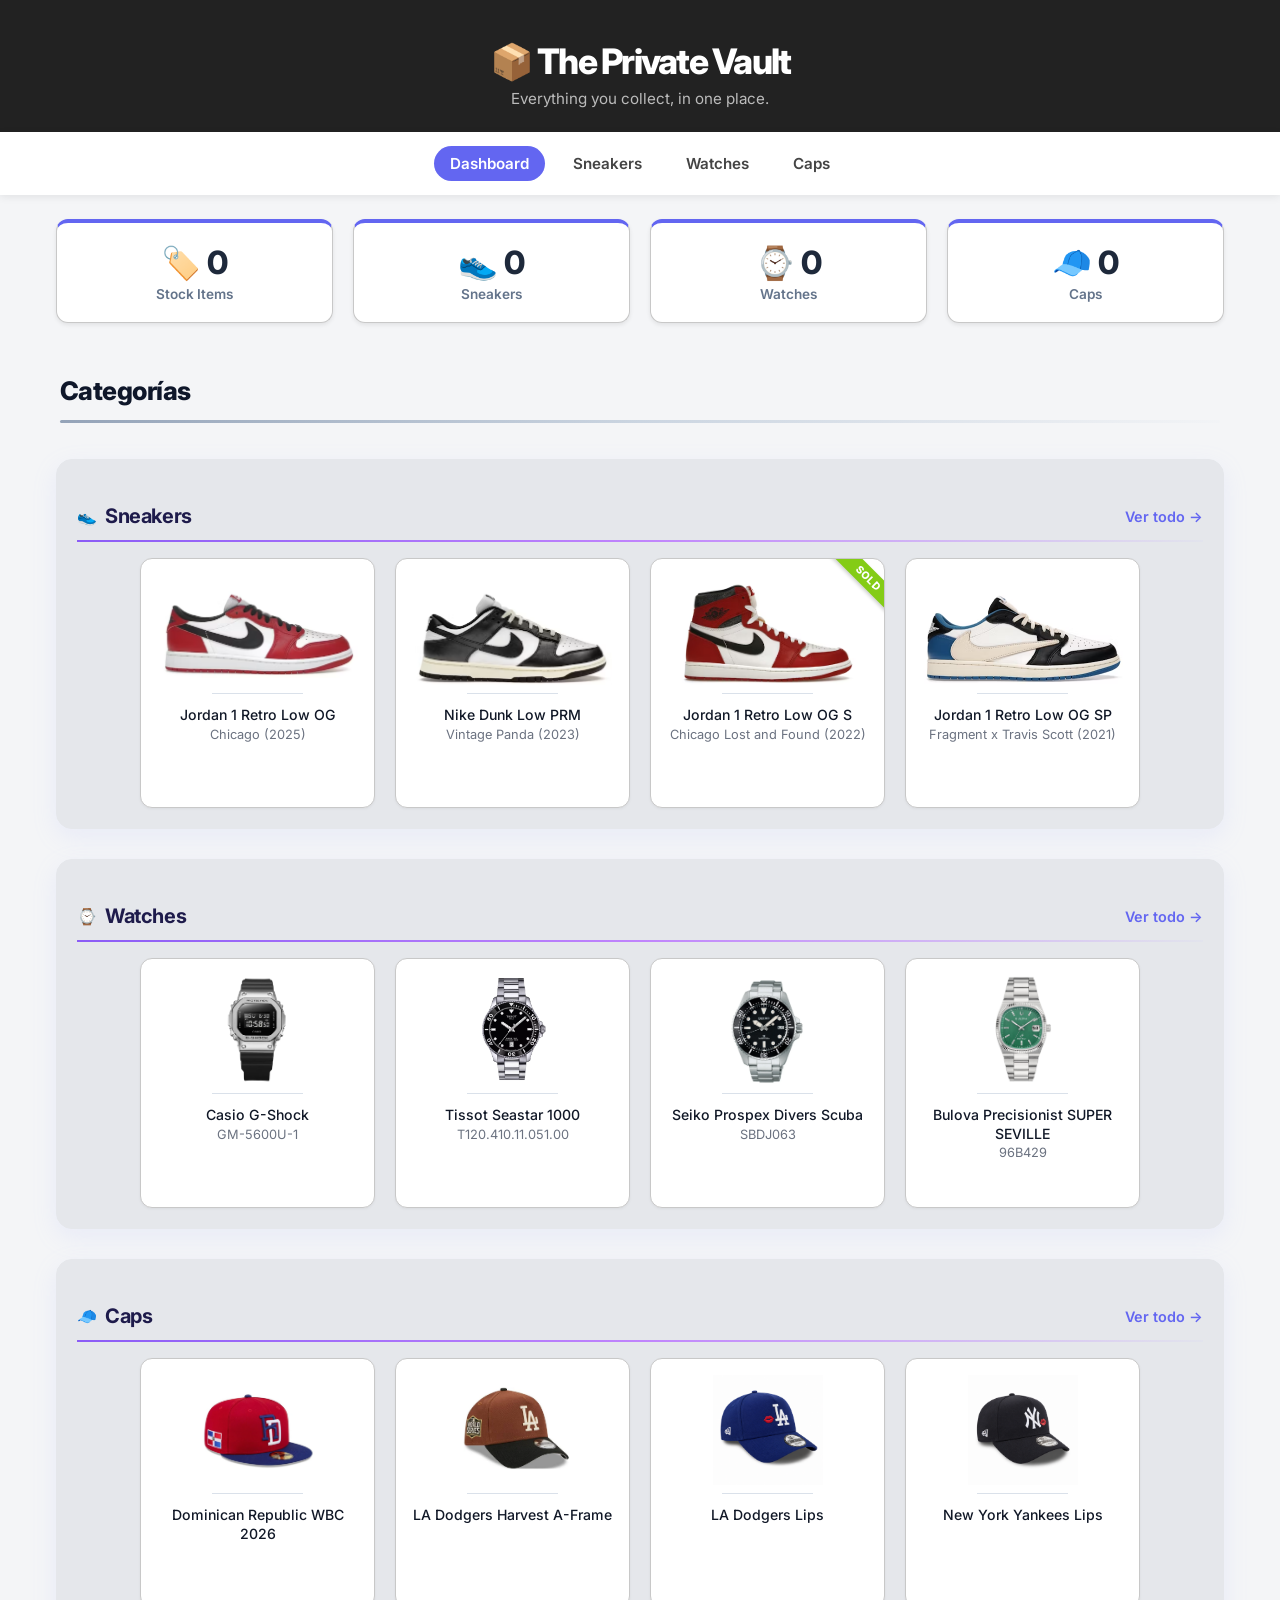
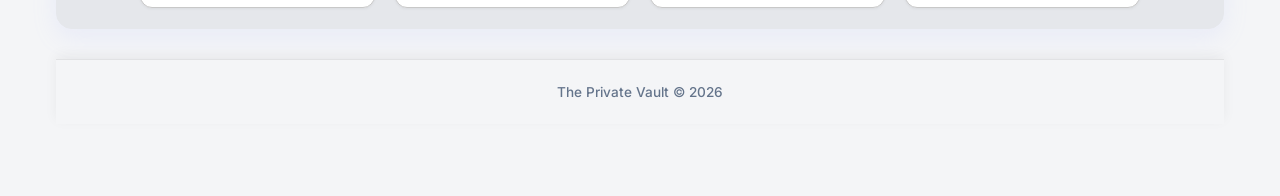
==== commit 6cd7ce30: "buscador sneakers y tarjetas dinamicas index" ====
--- a/index.html
+++ b/index.html
@@ -34,12 +34,12 @@
         <a href="templates/caps.html">Caps</a>
     </nav>
 
-    <div class="container">
-        <div class="stats">
-        <div class="card"><div class="num">🏷️ 36</div><div class="lbl">Stock Items</div></div>
-        <div class="card"><div class="num">👟 26</div><div class="lbl">Sneakers</div></div>
-        <div class="card"><div class="num">⌚ 4</div><div class="lbl">Watches</div></div>
-        <div class="card"><div class="num">🧢 6</div><div class="lbl">Caps</div></div>
+<div class="container">
+    <div class="stats">
+        <div class="card"><div class="num">🏷️ <span id="totalStock">0</span></div><div class="lbl">Stock Items</div></div>
+        <div class="card"><div class="num">👟 <span id="totalSneakers">0</span></div><div class="lbl">Sneakers</div></div>
+        <div class="card"><div class="num">⌚ <span id="totalWatches">0</span></div><div class="lbl">Watches</div></div>
+        <div class="card"><div class="num">🧢 <span id="totalCaps">0</span></div><div class="lbl">Caps</div></div>
     </div>
 
 <!-- BLOQUE PRINCIPAL: Categorías -->
@@ -203,6 +203,22 @@
     </div>
 </section>
 
+<script>
+    document.addEventListener('DOMContentLoaded', () => {
+        // Lee los datos guardados en el navegador
+        const sneakers = parseInt(localStorage.getItem('sneakersCount')) || 0;
+        const watches = parseInt(localStorage.getItem('watchesCount')) || 0;
+        const caps = parseInt(localStorage.getItem('capsCount')) || 0;
+
+        const total = sneakers + watches + caps;
+
+        document.getElementById('totalStock').textContent = total;
+        document.getElementById('totalSneakers').textContent = sneakers;
+        document.getElementById('totalWatches').textContent = watches;
+        document.getElementById('totalCaps').textContent = caps;
+    });
+</script>
+
     <!-- Pie de página Base -->
     <footer>The Private Vault © 2026</footer>
 
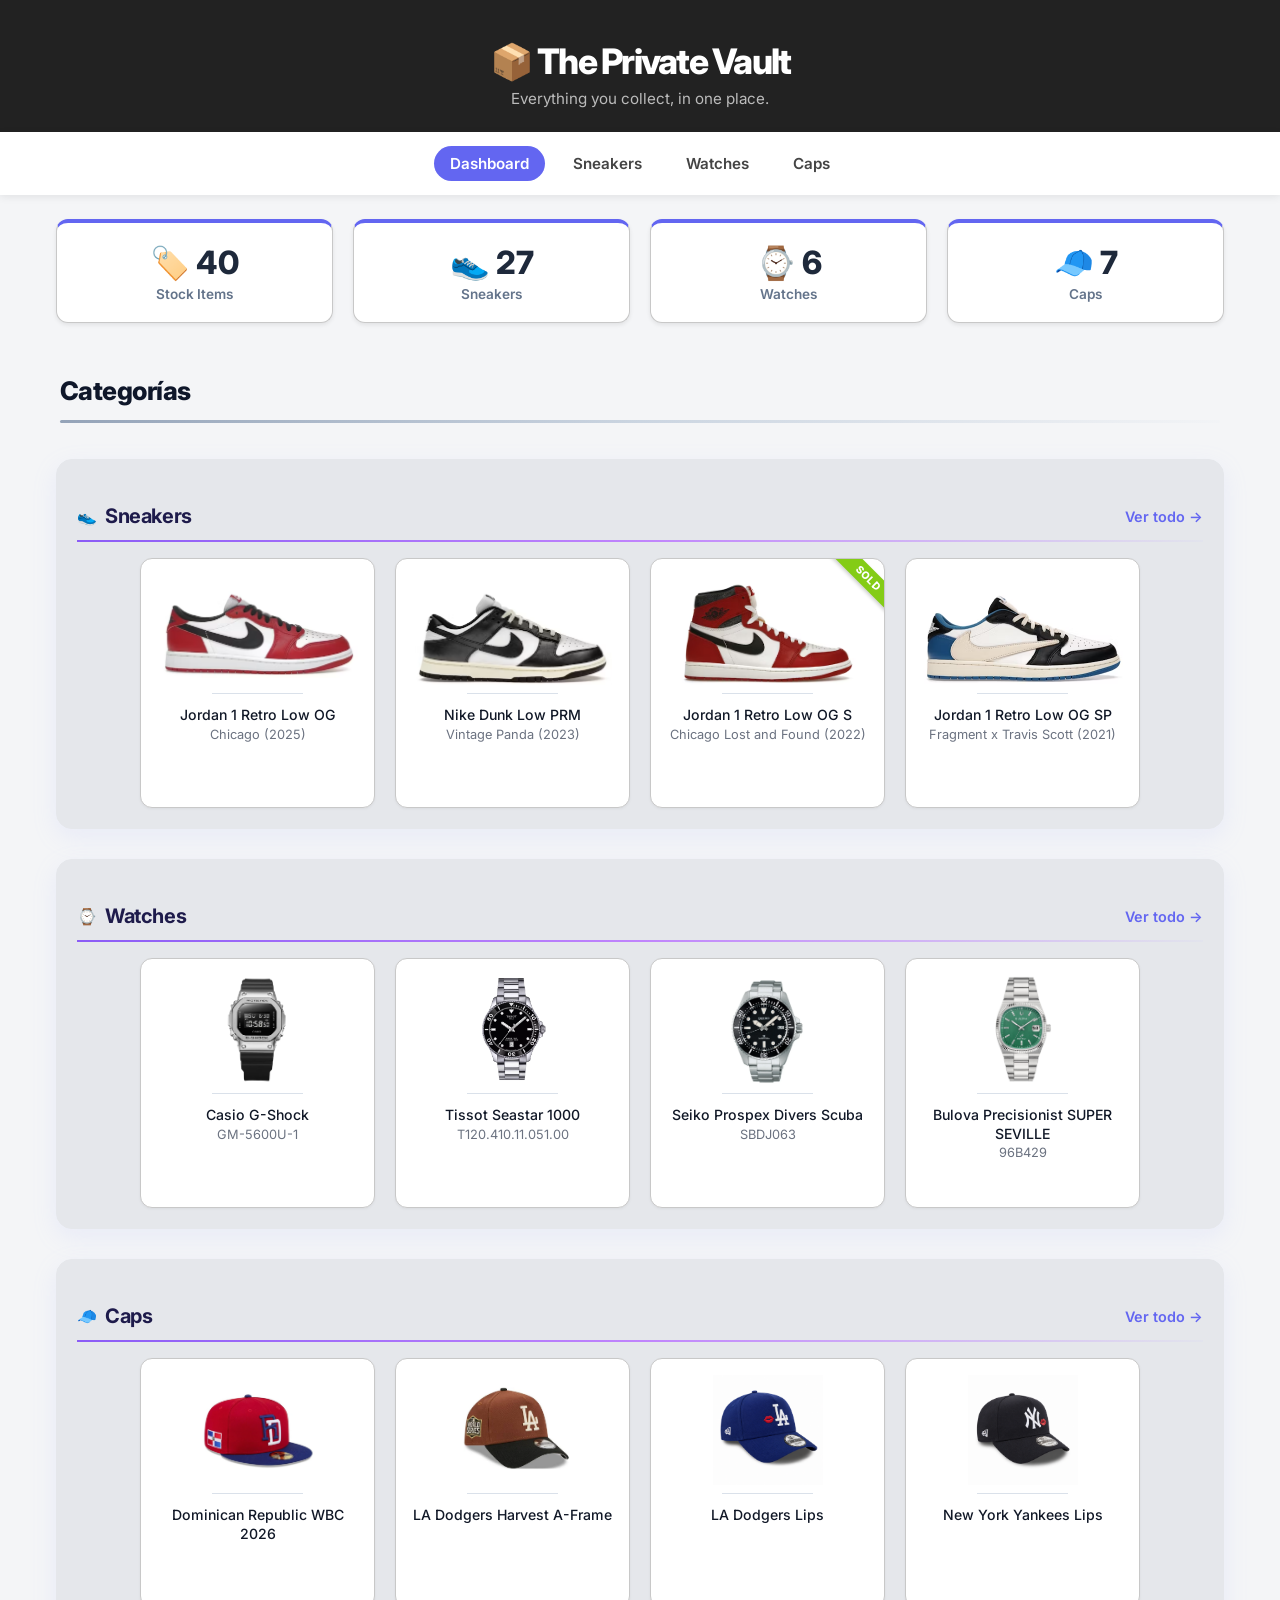
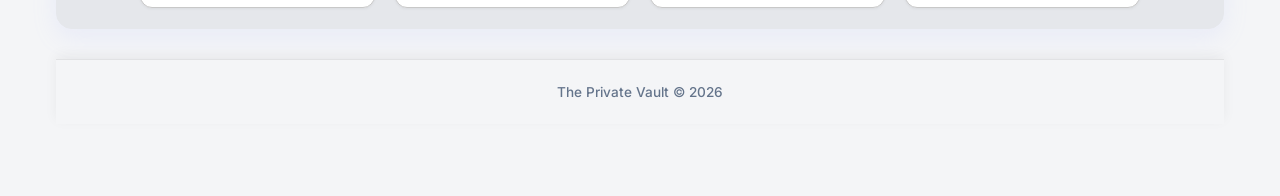
==== commit 52efc093: "stock.js para calcular stock" ====
--- a/index.html
+++ b/index.html
@@ -203,24 +203,10 @@
     </div>
 </section>
 
-<script>
-    document.addEventListener('DOMContentLoaded', () => {
-        // Lee los datos guardados en el navegador
-        const sneakers = parseInt(localStorage.getItem('sneakersCount')) || 0;
-        const watches = parseInt(localStorage.getItem('watchesCount')) || 0;
-        const caps = parseInt(localStorage.getItem('capsCount')) || 0;
-
-        const total = sneakers + watches + caps;
-
-        document.getElementById('totalStock').textContent = total;
-        document.getElementById('totalSneakers').textContent = sneakers;
-        document.getElementById('totalWatches').textContent = watches;
-        document.getElementById('totalCaps').textContent = caps;
-    });
-</script>
-
-    <!-- Pie de página Base -->
-    <footer>The Private Vault © 2026</footer>
+<script src="static/stock.js"></script>
+
+<!-- Pie de página Base -->
+<footer>The Private Vault © 2026</footer>
 
 </body>
 </html>
